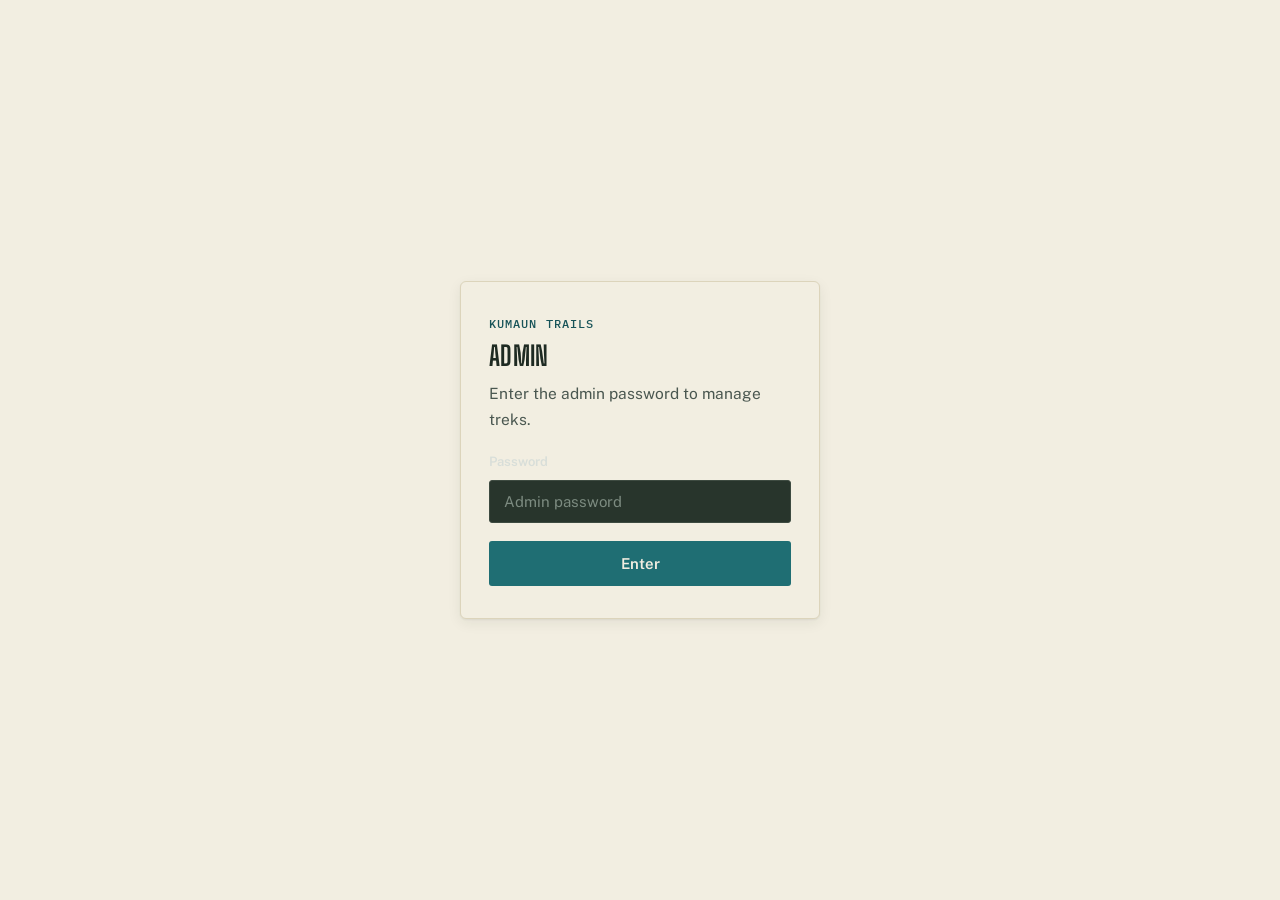
==== admin.html @ e71ed3bd "Kumaun Trails website Co-Authored-By: Claude Sonnet 5.5 <noreply@anthropic.com>" ====
<!doctype html>
<html lang="en">
<head>
<meta charset="UTF-8" />
<meta name="viewport" content="width=device-width, initial-scale=1" />
<title>Kumaun Trails — Admin</title>
<meta name="robots" content="noindex, nofollow" />
<link rel="preconnect" href="https://fonts.googleapis.com">
<link rel="preconnect" href="https://fonts.gstatic.com" crossorigin>
<link href="https://fonts.googleapis.com/css2?family=Big+Shoulders+Display:wght@700;800&family=Public+Sans:wght@400;500;600;700&family=IBM+Plex+Mono:wght@400;500;600&display=swap" rel="stylesheet">
<link rel="stylesheet" href="styles.css" />
</head>
<body>

<div class="admin-wrap">

  <!-- ================= LOGIN GATE ================= -->
  <section id="admin-login" class="admin-login">
    <div class="admin-login-card">
      <div class="eyebrow">Kumaun Trails</div>
      <h1 class="display-md" style="margin-top:8px;">Admin</h1>
      <p class="body-md" style="margin-top:10px;">Enter the admin password to manage treks.</p>
      <form id="login-form" style="margin-top:20px;">
        <div class="field">
          <label for="adminPassword">Password</label>
          <input type="password" id="adminPassword" placeholder="Admin password" autocomplete="current-password" />
        </div>
        <button type="submit" class="btn btn-primary btn-block">Enter</button>
        <div class="form-status" id="loginStatus"></div>
      </form>
    </div>
  </section>

  <!-- ================= ADMIN PANEL (hidden until unlocked) ================= -->
  <main id="admin-panel" class="hidden">
    <header class="admin-header">
      <div class="wrap admin-header-inner">
        <div>
          <div class="eyebrow">Kumaun Trails</div>
          <h1 class="display-md" style="margin-top:6px;">Manage Treks</h1>
        </div>
        <a href="index.html" class="btn btn-outline">View Site</a>
      </div>
    </header>

    <div class="wrap admin-body">

      <div class="admin-toolbar">
        <button type="button" class="btn btn-primary" id="showAddFormBtn">+ Add New Trek</button>
        <div id="listStatus" class="admin-list-status"></div>
      </div>

      <!-- Add/Edit form (hidden until "Add" or "Edit" clicked) -->
      <div class="trek-form-card hidden" id="trekFormCard">
        <h2 class="display-md" id="trekFormTitle">Add Trek</h2>
        <form id="trekForm" style="margin-top:16px;">
          <input type="hidden" id="trekId" />
          <div class="field-row">
            <div class="field">
              <label for="trekName">Name *</label>
              <input type="text" id="trekName" placeholder="e.g. Pindari Glacier Trek" required />
            </div>
            <div class="field">
              <label for="trekRegion">Region</label>
              <input type="text" id="trekRegion" placeholder="e.g. Bageshwar District" />
            </div>
          </div>
          <div class="field-row">
            <div class="field">
              <label for="trekDifficulty">Difficulty *</label>
              <select id="trekDifficulty">
                <option value="Easy">Easy</option>
                <option value="Moderate">Moderate</option>
                <option value="Difficult">Difficult</option>
                <option value="Strenuous">Strenuous</option>
              </select>
            </div>
            <div class="field">
              <label for="trekDuration">Duration (days)</label>
              <input type="number" id="trekDuration" min="1" placeholder="e.g. 8" />
            </div>
          </div>
          <div class="field">
            <label for="trekElevation">Elevation profile (m) *</label>
            <input type="text" id="trekElevation" placeholder="e.g. 1600,1780,2680,2210,2570,3260,3820" />
            <div class="field-helper">Comma-separated altitudes along the route, low to high. At least two numbers (start, peak) — more points draw a fuller profile on the site.</div>
          </div>
          <div class="field-row">
            <div class="field">
              <label for="trekStartLabel">Start label</label>
              <input type="text" id="trekStartLabel" placeholder="e.g. Song · 1,600m" />
            </div>
            <div class="field">
              <label for="trekPeakLabel">Peak label</label>
              <input type="text" id="trekPeakLabel" placeholder="e.g. Glacier · ~3,820m" />
            </div>
          </div>
          <div class="field">
            <label for="trekBlurb">Blurb</label>
            <textarea id="trekBlurb" placeholder="Short description shown on the trek card"></textarea>
          </div>

          <div class="field" id="photosSection">
            <label>Photos</label>
            <div id="photoNewNotice" class="field-helper hidden">Save this trek first — you can add photos once it exists.</div>
            <div id="photoManager" class="hidden">
              <div id="photoThumbs" class="photo-thumbs"></div>
              <input type="file" id="photoFileInput" accept="image/jpeg,image/png" multiple class="hidden" />
              <button type="button" class="btn btn-outline mini-btn" id="addPhotoBtn">+ Add Photo</button>
              <div id="photoUploadStatus" class="field-helper"></div>
            </div>
          </div>

          <label class="checkbox-row" for="trekActive" style="margin-bottom:18px;">
            <input type="checkbox" id="trekActive" checked />
            <span>Active (visible on the live site)</span>
          </label>
          <div class="btn-row">
            <button type="button" class="btn btn-outline" id="cancelFormBtn">Cancel</button>
            <button type="submit" class="btn btn-primary" id="saveTrekBtn">Save Trek</button>
          </div>
          <div class="form-status" id="formStatus"></div>
        </form>
      </div>

      <!-- Trek list -->
      <div id="trekList" class="admin-trek-list"></div>

    </div>
  </main>

</div>

<script src="config.js"></script>
<script src="admin.js"></script>
</body>
</html>
---- styles.css ----
:root{
  --paper:#F2EEE1;
  --paper-deep:#E8E1CE;
  --paper-line:#DCD4BB;
  --ink:#1E2A22;
  --ink-soft:#4A5750;
  --ink-faint:#7C8579;
  --line:#B9AF93;
  --glacier:#1F6E73;
  --glacier-700:#175358;
  --glacier-soft:#DCEAE7;
  --flag:#B23A22;
  --flag-soft:#F3DFD8;
  --status-easy:#3D7A99;
  --status-easy-soft:#DCEAF2;
  --status-moderate:#6B7A4F;
  --status-moderate-soft:#E5E8D9;
  --status-difficult:#B8842A;
  --status-difficult-soft:#F2E5CC;
  --status-strenuous:#B23A22;
  --status-strenuous-soft:#F3DFD8;
  --radius-sm:3px;
  --radius-md:6px;
  --shadow-card:0 1px 2px rgba(30,42,34,.06), 0 4px 14px rgba(30,42,34,.07);
  --font-display:'Big Shoulders Display','Arial Narrow',sans-serif;
  --font-body:'Public Sans',-apple-system,BlinkMacSystemFont,'Segoe UI',Roboto,Helvetica,Arial,sans-serif;
  --font-mono:'IBM Plex Mono',ui-monospace,SFMono-Regular,Menlo,Consolas,monospace;
}
*{box-sizing:border-box;}
html{scroll-behavior:smooth;}
body{
  margin:0;
  font-family:var(--font-body);
  background:var(--paper);
  color:var(--ink);
  line-height:1.6;
  -webkit-font-smoothing:antialiased;
}
h1,h2,h3,p,ul,dl,dd{margin:0;}
img,svg{display:block;max-width:100%;}
a{color:inherit;}
button{font-family:var(--font-body);}
.hidden{display:none !important;}
@media (prefers-reduced-motion:reduce){
  html{scroll-behavior:auto;}
  *{animation-duration:0.001ms !important;transition-duration:0.001ms !important;}
}

/* ---------- Type scale ---------- */
.display-xl{font-family:var(--font-display);font-weight:800;font-size:44px;line-height:1.02;letter-spacing:-0.01em;text-wrap:balance;text-transform:uppercase;}
.display-lg{font-family:var(--font-display);font-weight:700;font-size:32px;line-height:1.05;letter-spacing:-0.005em;text-wrap:balance;text-transform:uppercase;}
.display-md{font-family:var(--font-display);font-weight:700;font-size:24px;line-height:1.1;text-transform:uppercase;letter-spacing:0.01em;}
.eyebrow{font-family:var(--font-mono);font-size:12px;font-weight:500;letter-spacing:0.09em;text-transform:uppercase;color:var(--glacier-700);}
.body-lg{font-size:18px;line-height:1.65;color:var(--ink-soft);max-width:62ch;}
.body-md{font-size:15.5px;line-height:1.65;color:var(--ink-soft);}
.mono-stat{font-family:var(--font-mono);font-variant-numeric:tabular-nums;}
@media (min-width:860px){
  .display-xl{font-size:76px;}
  .display-lg{font-size:44px;}
  .display-md{font-size:27px;}
}

/* ---------- Layout ---------- */
.wrap{max-width:1120px;margin:0 auto;padding:0 20px;}
.section{padding:64px 0;}
.section-head{display:flex;flex-direction:column;gap:12px;margin-bottom:36px;}
@media (min-width:860px){
  .section{padding:96px 0;}
}

/* ---------- Buttons ---------- */
.btn{
  display:inline-flex;align-items:center;justify-content:center;gap:8px;
  font-family:var(--font-body);font-weight:600;font-size:15px;
  padding:13px 22px;border-radius:var(--radius-sm);cursor:pointer;
  border:1.5px solid transparent;text-decoration:none;white-space:nowrap;
  transition:background .15s ease,border-color .15s ease,color .15s ease;
}
.btn-primary{background:var(--glacier);color:var(--paper);}
.btn-primary:hover{background:var(--glacier-700);}
.btn-outline{background:transparent;border-color:var(--ink);color:var(--ink);}
.btn-outline:hover{background:var(--ink);color:var(--paper);}
.btn:focus-visible{outline:2px solid var(--glacier);outline-offset:2px;}
.btn-block{width:100%;}

/* ---------- Header ---------- */
.site-header{
  position:sticky;top:0;z-index:40;
  background:rgba(242,238,225,.92);backdrop-filter:blur(6px);
  border-bottom:1px solid var(--paper-line);
}
.site-header .wrap{display:flex;align-items:center;justify-content:space-between;padding-top:14px;padding-bottom:14px;}
.brand{display:flex;align-items:center;gap:10px;text-decoration:none;}
.brand-mark{width:34px;height:34px;flex:none;}
.brand-word{font-family:var(--font-display);font-weight:800;font-size:19px;letter-spacing:0.01em;text-transform:uppercase;color:var(--ink);}
.nav-links{display:none;gap:28px;font-size:14.5px;font-weight:600;}
.nav-links a{text-decoration:none;color:var(--ink-soft);}
.nav-links a:hover{color:var(--glacier);}
.header-actions{display:flex;align-items:center;gap:10px;}
@media (min-width:860px){
  .nav-links{display:flex;}
}

/* ---------- Hero (dusk over the Kumaun ridgelines) ---------- */
.hero{
  position:relative;overflow:hidden;color:var(--paper);
  background:linear-gradient(180deg,#0E2527 0%,#17403F 55%,#2D6360 100%);
}
/* Drop a photo at app/images/hero.jpg and it appears behind the headline.
   Without it, the dusk gradient and ridge drawing show instead. */
.hero-photo{
  position:absolute;inset:0;z-index:0;pointer-events:none;
  background:linear-gradient(90deg,rgba(10,26,28,.82) 0%,rgba(10,26,28,.55) 50%,rgba(10,26,28,.2) 100%),linear-gradient(180deg,rgba(10,26,28,.35) 0%,rgba(10,26,28,0) 40%,rgba(10,26,28,.88) 100%),url(images/hero.jpg) 60% 40%/cover no-repeat;
}
.hero-photo ~ .hero-art,.hero-photo ~ .hero-stars{display:none;}
.hero-art{position:absolute;left:0;right:0;bottom:0;width:100%;height:46%;min-height:200px;z-index:0;pointer-events:none;}
.hero-stars{
  position:absolute;inset:0 0 40% 0;z-index:0;pointer-events:none;opacity:.5;
  background-image:
    radial-gradient(1px 1px at 12% 18%,#fff,transparent),radial-gradient(1px 1px at 27% 8%,#fff,transparent),
    radial-gradient(1.5px 1.5px at 41% 22%,#fff,transparent),radial-gradient(1px 1px at 58% 12%,#fff,transparent),
    radial-gradient(1px 1px at 73% 26%,#fff,transparent),radial-gradient(1.5px 1.5px at 88% 10%,#fff,transparent),
    radial-gradient(1px 1px at 94% 30%,#fff,transparent),radial-gradient(1px 1px at 5% 34%,#fff,transparent);
}
.hero-inner{position:relative;z-index:1;padding:56px 0 36px;}
.hero .eyebrow{color:#9CD3C8;}
.hero-eyebrow{margin-bottom:18px;}
.hero .display-xl{max-width:14ch;}
.hero .body-lg{color:#C9D9D3;}
.hero-sub{margin-top:18px;}
.hero-ctas{display:flex;flex-direction:column;gap:12px;margin-top:28px;max-width:320px;}
.hero .btn-primary{background:var(--paper);color:var(--ink);}
.hero .btn-primary:hover{background:#fff;}
.hero .btn-outline{border-color:rgba(242,238,225,.55);color:var(--paper);}
.hero .btn-outline:hover{background:var(--paper);color:var(--ink);}
.hero-stats{
  display:grid;grid-template-columns:repeat(2,1fr);gap:20px 12px;
  margin-top:120px;padding-top:20px;border-top:1px solid rgba(242,238,225,.22);
}
.hero-stat-value{font-family:var(--font-mono);font-size:22px;font-weight:600;color:var(--paper);}
.hero-stat-label{font-size:12px;color:#9FBDB5;margin-top:4px;text-transform:uppercase;letter-spacing:0.06em;}
@media (min-width:640px){
  .hero-ctas{flex-direction:row;max-width:none;}
  .hero-ctas .btn{width:auto;}
  .hero-stats{grid-template-columns:repeat(4,1fr);}
}
@media (min-width:860px){
  .hero-inner{padding:96px 0 44px;}
  .hero-stats{margin-top:150px;}
}

/* ---------- Trek cards ---------- */
.trek-grid{display:grid;grid-template-columns:1fr;gap:24px;}
@media (min-width:640px){ .trek-grid{grid-template-columns:repeat(2,1fr);} }
@media (min-width:1040px){ .trek-grid{grid-template-columns:repeat(2,1fr);} }
@media (min-width:1280px){ .trek-grid{grid-template-columns:repeat(4,1fr);} }

.trek-card{
  background:#FBF9F1;border:1px solid var(--paper-line);border-radius:10px;
  padding:20px;display:flex;flex-direction:column;gap:14px;box-shadow:var(--shadow-card);
}
.trek-card-head{display:flex;align-items:flex-start;justify-content:space-between;gap:10px;}
.trek-name{font-family:var(--font-display);font-size:24px;font-weight:700;text-transform:uppercase;line-height:1.05;}
.trek-region{font-size:12.5px;color:var(--ink-faint);margin-top:4px;}

.status-badge{
  display:inline-flex;align-items:center;gap:5px;flex:none;
  font-size:11px;font-weight:700;text-transform:uppercase;letter-spacing:0.04em;
  padding:4px 8px;border-radius:999px;white-space:nowrap;
}
.status-badge .dot{width:6px;height:6px;border-radius:50%;display:inline-block;}
.status-easy{background:var(--status-easy-soft);color:var(--status-easy);}
.status-easy .dot{background:var(--status-easy);}
.status-moderate{background:var(--status-moderate-soft);color:var(--status-moderate);}
.status-moderate .dot{background:var(--status-moderate);}
.status-difficult{background:var(--status-difficult-soft);color:var(--status-difficult);}
.status-difficult .dot{background:var(--status-difficult);}
.status-strenuous{background:var(--status-strenuous-soft);color:var(--status-strenuous);}
.status-strenuous .dot{background:var(--status-strenuous);}

.sparkline-wrap{position:relative;background:var(--paper-deep);border-radius:var(--radius-sm);padding:10px 12px 8px;}
.sparkline-wrap svg{width:100%;height:auto;display:block;}
.sparkline-caption{display:flex;justify-content:space-between;font-family:var(--font-mono);font-size:11px;color:var(--ink-faint);margin-top:6px;}

.trek-meta{display:flex;flex-wrap:wrap;gap:6px 16px;font-family:var(--font-mono);font-size:12.5px;color:var(--ink-soft);}
.trek-meta strong{color:var(--ink);font-weight:600;}
.trek-blurb{font-size:14px;color:var(--ink-soft);line-height:1.55;flex:1;}
.trek-card .btn{margin-top:auto;}

/* ---------- Why us ---------- */
.why-grid{display:grid;grid-template-columns:1fr;gap:1px;background:var(--paper-line);border:1px solid var(--paper-line);border-radius:var(--radius-md);overflow:hidden;}
@media (min-width:760px){ .why-grid{grid-template-columns:repeat(3,1fr);} }
.why-item{background:var(--paper);padding:26px 22px;}
.why-index{font-family:var(--font-mono);font-size:12px;color:var(--glacier);letter-spacing:.06em;}
.why-title{font-family:var(--font-display);font-size:19px;font-weight:700;text-transform:uppercase;margin-top:10px;}
.why-text{font-size:14.5px;color:var(--ink-soft);margin-top:8px;line-height:1.6;}

/* ---------- About ---------- */
.about-grid{display:grid;grid-template-columns:1fr;gap:32px;align-items:start;}
@media (min-width:860px){ .about-grid{grid-template-columns:1.3fr 1fr;gap:56px;} }
.about-fact{display:flex;justify-content:space-between;padding:12px 0;border-bottom:1px solid var(--paper-line);font-size:14px;}
.about-fact dt{color:var(--ink-faint);}
.about-fact dd{font-family:var(--font-mono);font-weight:600;}

/* ---------- Enquiry form ---------- */
.enquiry-section{background:var(--ink);color:var(--paper);border-radius:var(--radius-md);}
.enquiry-section .section-head .eyebrow{color:var(--glacier-soft);}
.enquiry-section .body-lg{color:#C7CFC9;}
.enquiry-grid{display:grid;grid-template-columns:1fr;gap:36px;padding:36px 24px;}
@media (min-width:860px){ .enquiry-grid{grid-template-columns:0.9fr 1.1fr;padding:56px;} }

.field{margin-bottom:18px;}
.field label{display:block;font-size:13px;font-weight:600;margin-bottom:7px;color:#D8DED9;}
.field input,.field select,.field textarea{
  width:100%;background:#28352C;border:1.5px solid #3E4B41;border-radius:var(--radius-sm);
  padding:12px 14px;font-size:15px;font-family:var(--font-body);color:var(--paper);
}
.field textarea{min-height:88px;resize:vertical;}
.field input::placeholder,.field textarea::placeholder{color:#7C8B80;}
.field input:focus,.field select:focus,.field textarea:focus{
  outline:none;border-color:var(--glacier-soft);box-shadow:0 0 0 3px rgba(220,234,231,.15);
}
.field-row{display:grid;grid-template-columns:1fr;gap:0;}
@media (min-width:560px){ .field-row{grid-template-columns:1fr 1fr;gap:0 16px;} }
.form-note{font-size:12.5px;color:#8FA69E;margin-top:4px;}
.form-status{font-size:14px;margin-top:14px;padding:12px 14px;border-radius:var(--radius-sm);display:none;}
.form-status.show{display:block;}
.form-status.ok{background:rgba(220,234,231,.12);color:var(--glacier-soft);}
.form-status.err{background:rgba(178,58,34,.15);color:#E8A896;}

/* ---------- Footer ---------- */
.site-footer{border-top:1px solid var(--paper-line);padding:36px 0;}
.footer-grid{display:flex;flex-direction:column;gap:18px;}
@media (min-width:640px){ .footer-grid{flex-direction:row;justify-content:space-between;align-items:center;} }
.footer-note{font-size:13px;color:var(--ink-faint);}

/* ---------- Admin panel ---------- */
.admin-wrap{min-height:100vh;}
.admin-login{min-height:100vh;display:flex;align-items:center;justify-content:center;padding:20px;}
.admin-login-card{width:100%;max-width:360px;background:var(--paper);border:1px solid var(--paper-line);border-radius:var(--radius-md);padding:32px 28px;box-shadow:var(--shadow-card);}

.admin-header{border-bottom:1px solid var(--paper-line);padding:20px 0;}
.admin-header-inner{display:flex;align-items:flex-start;justify-content:space-between;gap:16px;}
.admin-body{padding:32px 20px 64px;}

.admin-toolbar{display:flex;align-items:center;gap:16px;flex-wrap:wrap;margin-bottom:24px;}
.admin-list-status{font-size:13.5px;color:var(--ink-faint);}

.trek-form-card{background:var(--paper-deep);border:1px solid var(--paper-line);border-radius:var(--radius-md);padding:24px;margin-bottom:28px;}

.admin-trek-list{display:flex;flex-direction:column;gap:1px;background:var(--paper-line);border:1px solid var(--paper-line);border-radius:var(--radius-md);overflow:hidden;}
.admin-trek-row{
  background:var(--paper);padding:14px 18px;display:flex;align-items:center;gap:16px;flex-wrap:wrap;
}
.admin-trek-info{flex:1;min-width:180px;}
.admin-trek-name{font-weight:600;font-size:15px;}
.admin-trek-meta{font-size:13px;color:var(--ink-faint);margin-top:2px;}
.admin-inactive-tag{font-size:11px;font-weight:700;text-transform:uppercase;color:var(--ink-faint);letter-spacing:.03em;}
.admin-trek-actions{display:flex;gap:8px;flex:none;}

.photo-thumbs{display:flex;flex-wrap:wrap;gap:10px;margin-bottom:12px;}
.photo-thumb{position:relative;width:84px;height:84px;border-radius:var(--radius-sm);overflow:hidden;border:1px solid var(--paper-line);}
.photo-thumb img{width:100%;height:100%;object-fit:cover;}
.photo-thumb-remove{
  position:absolute;top:3px;right:3px;width:20px;height:20px;border-radius:50%;
  background:rgba(30,42,34,.75);color:#fff;border:none;cursor:pointer;
  display:flex;align-items:center;justify-content:center;font-size:13px;line-height:1;padding:0;
}
.photo-thumb-remove:hover{background:var(--flag);}

/* ---------- Card cover photo (cards with photos) ---------- */
.trek-cover{
  position:relative;aspect-ratio:4/3;overflow:hidden;border-radius:var(--radius-sm);
  background:var(--paper-deep);margin:-8px -8px 0;border-radius:6px;
}
.trek-cover img{width:100%;height:100%;object-fit:cover;transition:transform .5s cubic-bezier(.2,.7,.2,1),opacity .3s ease;opacity:0;}
.trek-cover img.loaded{opacity:1;}
.trek-cover::after{
  content:"";position:absolute;inset:auto 0 0 0;height:45%;pointer-events:none;
  background:linear-gradient(to top,rgba(20,30,24,.55),transparent);
}
.photo-badge{
  position:absolute;left:10px;bottom:10px;z-index:1;
  display:flex;align-items:center;gap:6px;
  color:#fff;font-family:var(--font-mono);font-size:12px;font-weight:600;letter-spacing:.02em;
}
.trek-card.has-gallery{cursor:pointer;transition:box-shadow .2s ease,transform .2s ease;}
.trek-card.has-gallery:hover{box-shadow:0 4px 16px rgba(30,42,34,.12),0 10px 30px rgba(30,42,34,.1);transform:translateY(-2px);}
.trek-card.has-gallery:hover .trek-cover img{transform:scale(1.05);}
.trek-card.has-gallery:focus-visible{outline:2px solid var(--glacier);outline-offset:2px;}
.trek-card.has-gallery a.btn{cursor:pointer;}

/* ---------- Gallery lightbox ---------- */
.gallery-modal{
  position:fixed;inset:0;z-index:100;background:rgba(14,20,16,.97);color:var(--paper);
  display:grid;grid-template-rows:auto minmax(0,1fr) auto auto;
  animation:galleryIn .22s ease;
}
@keyframes galleryIn{from{opacity:0;}to{opacity:1;}}
.gallery-topbar{display:flex;align-items:center;justify-content:space-between;gap:16px;padding:14px 16px 10px;}
.gallery-title{min-width:0;}
.gallery-info-name{font-family:var(--font-display);font-weight:700;font-size:20px;text-transform:uppercase;line-height:1.1;overflow:hidden;text-overflow:ellipsis;white-space:nowrap;}
.gallery-counter{font-family:var(--font-mono);font-size:12.5px;color:#9FB0A6;margin-top:3px;font-variant-numeric:tabular-nums;}
.gallery-close-btn,.gallery-nav-btn{
  border:none;cursor:pointer;color:var(--paper);background:rgba(242,238,225,.1);
  display:flex;align-items:center;justify-content:center;border-radius:50%;
  transition:background .15s ease;
}
.gallery-close-btn{width:44px;height:44px;flex:none;}
.gallery-close-btn:hover,.gallery-nav-btn:hover{background:rgba(242,238,225,.22);}
.gallery-close-btn:focus-visible,.gallery-nav-btn:focus-visible,.gallery-thumb:focus-visible{outline:2px solid var(--glacier-soft);outline-offset:2px;}

.gallery-stage{position:relative;display:flex;align-items:center;justify-content:center;padding:0 12px;min-height:0;touch-action:pan-y;}
.gallery-image{
  max-width:100%;max-height:100%;object-fit:contain;border-radius:var(--radius-sm);
  user-select:none;-webkit-user-drag:none;transition:opacity .25s ease;
}
.gallery-image.loading{opacity:0;}
.gallery-spinner{
  position:absolute;width:32px;height:32px;border-radius:50%;
  border:3px solid rgba(242,238,225,.2);border-top-color:var(--paper);
  animation:gallerySpin .8s linear infinite;pointer-events:none;
}
@keyframes gallerySpin{to{transform:rotate(360deg);}}
.gallery-error{position:absolute;color:#9FB0A6;font-size:14px;text-align:center;padding:0 24px;}
.gallery-nav-btn{position:absolute;top:50%;transform:translateY(-50%);width:48px;height:48px;z-index:2;background:rgba(14,20,16,.55);backdrop-filter:blur(4px);}
.gallery-nav-prev{left:8px;}
.gallery-nav-next{right:8px;}
.gallery-modal.single .gallery-nav-btn,.gallery-modal.single .gallery-thumbs{display:none;}

.gallery-thumbs{
  display:flex;gap:8px;padding:12px 16px;overflow-x:auto;justify-content:safe center;
  scrollbar-width:thin;scrollbar-color:#3E4B41 transparent;
}
.gallery-thumb{
  flex:none;width:68px;height:52px;padding:0;border:2px solid transparent;border-radius:var(--radius-sm);
  overflow:hidden;cursor:pointer;background:#28352C;opacity:.55;transition:opacity .15s ease,border-color .15s ease;
}
.gallery-thumb img{width:100%;height:100%;object-fit:cover;display:block;}
.gallery-thumb:hover{opacity:.9;}
.gallery-thumb[aria-current="true"]{opacity:1;border-color:var(--paper);}

.gallery-info{padding:0 16px calc(18px + env(safe-area-inset-bottom,0px));text-align:center;}
.gallery-info-blurb{font-size:14px;color:#B7C2BB;max-width:62ch;margin:0 auto;line-height:1.55;display:-webkit-box;-webkit-line-clamp:3;-webkit-box-orient:vertical;overflow:hidden;}
@media (min-width:860px){
  .gallery-topbar{padding:20px 28px 12px;}
  .gallery-stage{padding:0 88px;}
  .gallery-nav-btn{width:52px;height:52px;}
  .gallery-nav-prev{left:24px;}
  .gallery-nav-next{right:24px;}
  .gallery-thumb{width:84px;height:62px;}
  .gallery-info-name{font-size:24px;}
}
@media (max-width:859px){
  .gallery-nav-btn{width:40px;height:40px;}
}

/* ---------- Card carousel ---------- */
.carousel-track{
  display:flex;height:100%;overflow-x:auto;scroll-snap-type:x mandatory;
  scrollbar-width:none;-ms-overflow-style:none;overscroll-behavior-x:contain;
}
.carousel-track::-webkit-scrollbar{display:none;}
.carousel-slide{flex:0 0 100%;height:100%;scroll-snap-align:start;scroll-snap-stop:always;}
.carousel-slide img{width:100%;height:100%;object-fit:cover;}
.trek-cover .photo-badge{
  left:10px;top:10px;bottom:auto;padding:4px 10px;border-radius:999px;
  background:rgba(14,20,16,.55);backdrop-filter:blur(4px);
}
.carousel-dots{
  position:absolute;left:0;right:0;bottom:10px;z-index:2;
  display:flex;justify-content:center;gap:6px;pointer-events:none;
}
.carousel-dot{
  pointer-events:auto;width:7px;height:7px;padding:0;border:none;border-radius:999px;cursor:pointer;
  background:rgba(255,255,255,.55);transition:width .25s ease,background .25s ease;
}
.carousel-dot[aria-current="true"]{width:20px;background:#fff;}
.carousel-arrow{
  position:absolute;top:50%;transform:translateY(-50%);z-index:2;
  width:36px;height:36px;border:none;border-radius:50%;cursor:pointer;
  display:flex;align-items:center;justify-content:center;
  background:rgba(251,249,241,.92);color:var(--ink);
  opacity:0;transition:opacity .2s ease,background .15s ease;
}
.carousel-arrow:hover{background:#fff;}
.carousel-prev{left:10px;}
.carousel-next{right:10px;}
.trek-cover:hover .carousel-arrow,.trek-cover:focus-within .carousel-arrow{opacity:1;}
@media (hover:none){ .carousel-arrow{display:none;} }
.carousel-arrow:focus-visible,.carousel-dot:focus-visible{outline:2px solid #fff;outline-offset:2px;}
.trek-card.has-gallery:hover .carousel-slide img{transform:scale(1.04);}
.carousel-slide img{transition:transform .5s cubic-bezier(.2,.7,.2,1),opacity .3s ease;}

/* ---------- Gallery: enquire action ---------- */
.gallery-info{display:flex;flex-direction:column;align-items:center;gap:14px;}
.gallery-enquire{background:var(--paper);color:var(--ink);}
.gallery-enquire:hover{background:#fff;}
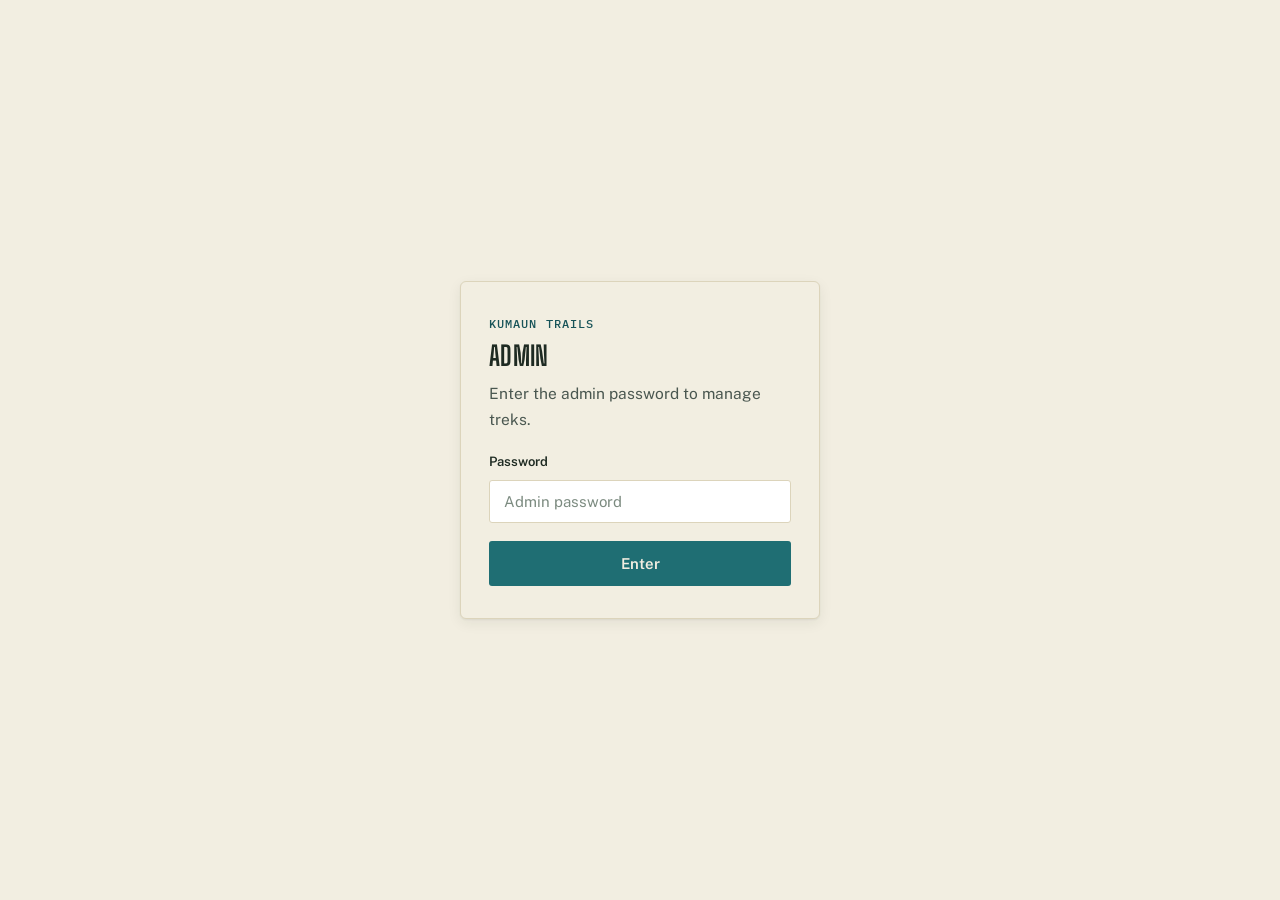
==== commit 0ad9edf6: "Photo carousel, new gallery, photo compression, admin Enquiries tab Co-Authored-By: Claude Sonnet 5." ====
--- a/admin.html
+++ b/admin.html
@@ -37,13 +37,20 @@
       <div class="wrap admin-header-inner">
         <div>
           <div class="eyebrow">Kumaun Trails</div>
-          <h1 class="display-md" style="margin-top:6px;">Manage Treks</h1>
+          <h1 class="display-md" style="margin-top:6px;" id="adminTitle">Manage Treks</h1>
         </div>
         <a href="index.html" class="btn btn-outline">View Site</a>
       </div>
     </header>
 
-    <div class="wrap admin-body">
+    <nav class="admin-tabs" aria-label="Admin sections">
+      <div class="wrap admin-tabs-inner" role="tablist">
+        <button type="button" class="admin-tab" role="tab" id="tabTreks" aria-selected="true">Treks</button>
+        <button type="button" class="admin-tab" role="tab" id="tabEnquiries" aria-selected="false">Enquiries <span class="admin-tab-count hidden" id="newCount"></span></button>
+      </div>
+    </nav>
+
+    <div class="wrap admin-body" id="treksView">
 
       <div class="admin-toolbar">
         <button type="button" class="btn btn-primary" id="showAddFormBtn">+ Add New Trek</button>
@@ -127,6 +134,20 @@
       <div id="trekList" class="admin-trek-list"></div>
 
     </div>
+
+    <!-- ================= ENQUIRIES ================= -->
+    <div class="wrap admin-body hidden" id="enquiriesView">
+      <div class="enq-toolbar">
+        <div class="enq-filters" id="enqFilters" role="group" aria-label="Filter by status"></div>
+        <div class="enq-tools">
+          <label class="sr-only" for="enqSearch">Search enquiries</label>
+          <input type="search" id="enqSearch" class="enq-search" placeholder="Search name, phone, trek…" />
+          <button type="button" class="btn btn-outline mini-btn" id="enqRefresh">Refresh</button>
+        </div>
+      </div>
+      <div id="enqStatus" class="admin-list-status" aria-live="polite"></div>
+      <div id="enqList" class="enq-list"></div>
+    </div>
   </main>
 
 </div>
--- a/styles.css
+++ b/styles.css
@@ -396,3 +396,77 @@
 .gallery-info{display:flex;flex-direction:column;align-items:center;gap:14px;}
 .gallery-enquire{background:var(--paper);color:var(--ink);}
 .gallery-enquire:hover{background:#fff;}
+
+/* ---------- Admin: shared form bits that were unstyled ---------- */
+.sr-only{position:absolute;width:1px;height:1px;overflow:hidden;clip:rect(0 0 0 0);white-space:nowrap;}
+.mini-btn{padding:7px 14px;font-size:13px;}
+.field-helper{font-size:12.5px;color:var(--ink-faint);margin-top:6px;}
+.checkbox-row{display:flex;align-items:center;gap:10px;font-size:14.5px;cursor:pointer;}
+.btn-row{display:flex;gap:12px;flex-wrap:wrap;}
+.trek-form-card .field input,.trek-form-card .field select,.trek-form-card .field textarea{
+  background:#fff;border:1.5px solid var(--paper-line);color:var(--ink);
+}
+.trek-form-card .field label,.admin-login-card .field label{color:var(--ink);}
+.admin-login-card .field input{background:#fff;border:1.5px solid var(--paper-line);color:var(--ink);}
+.trek-form-card .field input:focus,.trek-form-card .field select:focus,.trek-form-card .field textarea:focus,.admin-login-card .field input:focus{
+  border-color:var(--glacier);box-shadow:0 0 0 3px rgba(31,110,115,.15);
+}
+.admin-login-card .form-status.err,.trek-form-card .form-status.err{background:var(--flag-soft);color:var(--flag);}
+.admin-login-card .form-status.ok,.trek-form-card .form-status.ok{background:var(--glacier-soft);color:var(--glacier-700);}
+
+/* ---------- Admin: tabs ---------- */
+.admin-tabs{border-bottom:1px solid var(--paper-line);}
+.admin-tabs-inner{display:flex;gap:4px;}
+.admin-tab{
+  font-family:var(--font-body);font-size:14.5px;font-weight:600;color:var(--ink-soft);
+  background:none;border:none;border-bottom:3px solid transparent;padding:14px 16px 11px;cursor:pointer;
+  display:inline-flex;align-items:center;gap:8px;
+}
+.admin-tab:hover{color:var(--ink);}
+.admin-tab[aria-selected="true"]{color:var(--glacier-700);border-bottom-color:var(--glacier);}
+.admin-tab:focus-visible{outline:2px solid var(--glacier);outline-offset:-2px;}
+.admin-tab-count{
+  font-family:var(--font-mono);font-size:11.5px;font-weight:600;line-height:1;
+  background:var(--flag);color:#fff;border-radius:999px;padding:3px 7px;
+}
+
+/* ---------- Admin: enquiries ---------- */
+.enq-toolbar{display:flex;flex-wrap:wrap;gap:14px;align-items:center;justify-content:space-between;margin-bottom:12px;}
+.enq-filters{display:flex;flex-wrap:wrap;gap:8px;}
+.enq-chip{
+  font-family:var(--font-body);font-size:13.5px;font-weight:600;color:var(--ink-soft);
+  background:transparent;border:1.5px solid var(--paper-line);border-radius:999px;padding:7px 14px;cursor:pointer;
+}
+.enq-chip span{font-family:var(--font-mono);font-weight:500;margin-left:4px;color:var(--ink-faint);}
+.enq-chip:hover{border-color:var(--ink-faint);}
+.enq-chip[aria-pressed="true"]{background:var(--ink);border-color:var(--ink);color:var(--paper);}
+.enq-chip[aria-pressed="true"] span{color:#B7C2BB;}
+.enq-chip:focus-visible,.enq-status:focus-visible,.enq-search:focus-visible{outline:2px solid var(--glacier);outline-offset:2px;}
+.enq-tools{display:flex;gap:10px;align-items:center;flex:1 1 260px;justify-content:flex-end;}
+.enq-search{
+  flex:1;min-width:0;max-width:340px;font-family:var(--font-body);font-size:14px;
+  background:#fff;border:1.5px solid var(--paper-line);border-radius:var(--radius-sm);padding:9px 12px;color:var(--ink);
+}
+.enq-list{display:grid;grid-template-columns:1fr;gap:14px;margin-top:14px;}
+@media (min-width:900px){ .enq-list{grid-template-columns:repeat(2,1fr);} }
+.enq-card{
+  min-width:0;background:#FBF9F1;border:1px solid var(--paper-line);border-radius:10px;
+  padding:18px;display:flex;flex-direction:column;gap:10px;border-left:4px solid var(--status-strenuous);
+}
+.enq-card.enq-contacted{border-left-color:var(--status-difficult);}
+.enq-card.enq-closed{border-left-color:var(--status-moderate);opacity:.8;}
+.enq-head{display:flex;justify-content:space-between;align-items:flex-start;gap:12px;}
+.enq-name{font-size:17px;font-weight:700;line-height:1.2;overflow-wrap:anywhere;}
+.enq-when{font-size:12.5px;color:var(--ink-faint);margin-top:3px;}
+.enq-status{
+  font-family:var(--font-body);font-size:13px;font-weight:600;color:var(--ink);
+  background:#fff;border:1.5px solid var(--paper-line);border-radius:var(--radius-sm);padding:7px 8px;flex:none;
+}
+.enq-trek{font-family:var(--font-display);font-size:19px;font-weight:700;text-transform:uppercase;color:var(--glacier-700);line-height:1.1;}
+.enq-details{display:flex;flex-wrap:wrap;gap:4px 18px;font-size:13.5px;color:var(--ink-soft);}
+.enq-details b{font-family:var(--font-mono);font-size:11px;font-weight:600;letter-spacing:.06em;text-transform:uppercase;color:var(--ink-faint);margin-right:6px;}
+.enq-message{font-size:14px;color:var(--ink-soft);line-height:1.55;background:var(--paper-deep);border-radius:var(--radius-sm);padding:10px 12px;overflow-wrap:anywhere;}
+.enq-contact{display:flex;flex-wrap:wrap;align-items:center;gap:8px 12px;margin-top:2px;font-size:13.5px;}
+.enq-phone{font-weight:600;}
+.enq-email{color:var(--ink-soft);overflow-wrap:anywhere;min-width:0;}
+.enq-contact .btn{margin-left:0;}
